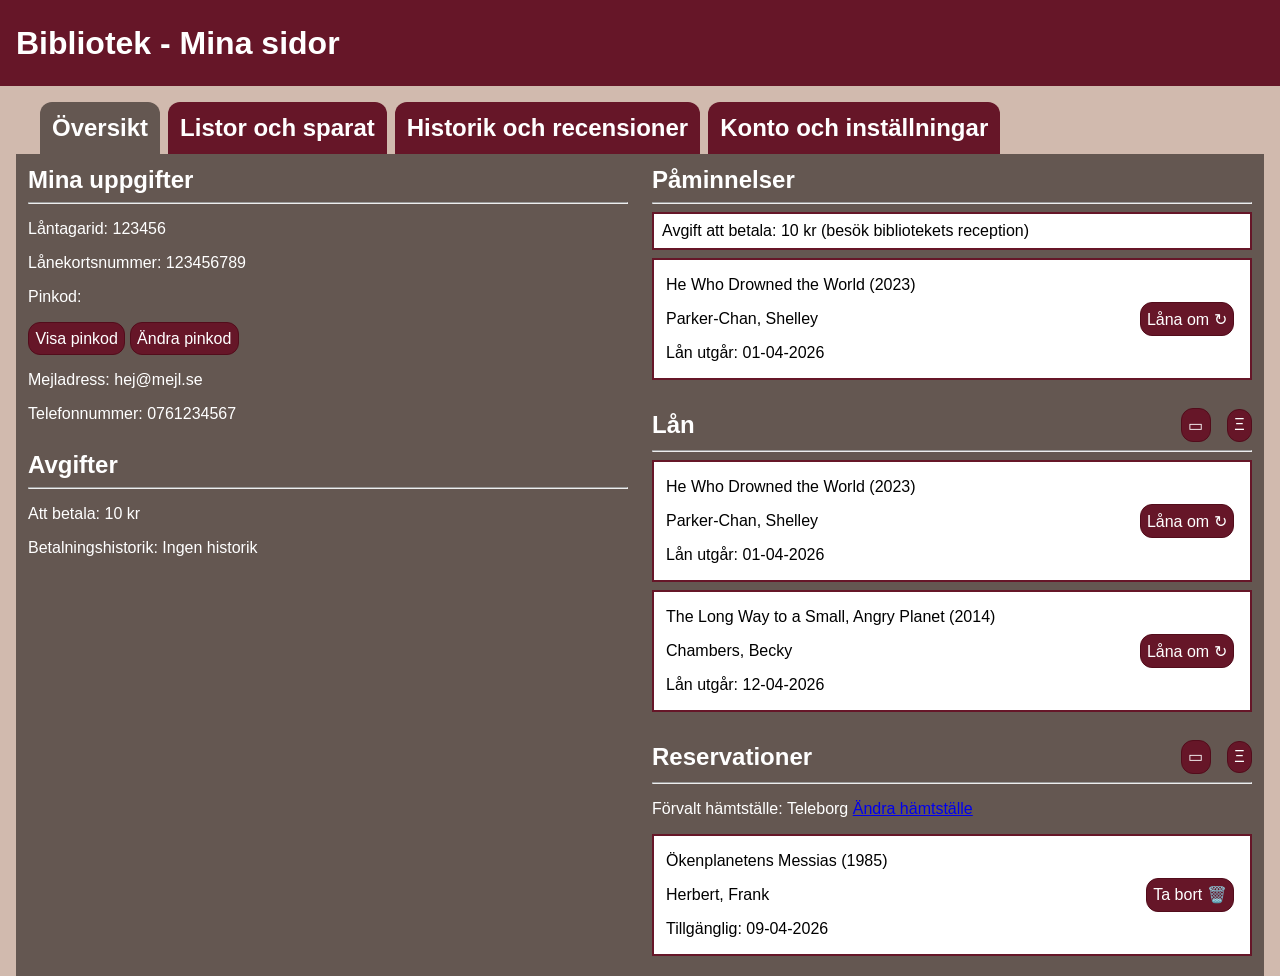
==== index.html @ d2703a95 "First commit" ====
<!DOCTYPE html>
<html lang="sv">

<head>
    <meta charset="UTF-8">
    <meta name="viewport" content="width=device-width, initial-scale=1.0">
    <link rel="stylesheet" href="style.css">
    <script type="module" src="main.js"></script>
    <title>Översikt - Mina sidor</title>
</head>

<body>
    <header>
        <h1>Bibliotek - Mina sidor</h1>
    </header>

    <nav>
        <ul>
            <li id="current-page">
                <h2>Översikt</h2>
            </li>
            <li>
                <h2><a href="lists.html">Listor och sparat</a></h2>
            </li>
            <li>
                <h2>Historik och recensioner</h2>
            </li>
            <li>
                <h2>Konto och inställningar</h2>
            </li>
        </ul>
    </nav>

    <main class="page overview">
        <section id="left-side">
            <section class="sec">
                <h3>Mina uppgifter</h3>
                <hr>
                <p>Låntagarid: 123456</p>
                <p>Lånekortsnummer: 123456789</p>
                <p>Pinkod:</p>
                <button>Visa pinkod</button>
                <button>Ändra pinkod</button>
                <p>Mejladress: hej@mejl.se</p>
                <p>Telefonnummer: 0761234567</p>
            </section>
            <section class="sec">
                <h3>Avgifter</h3>
                <hr>
                <p>Att betala: 10 kr</p>
                <p>Betalningshistorik: Ingen historik</p>
            </section>
        </section>

        <section id="right-side">
            <section class="sec reminders">
                <h3>Påminnelser</h3>
                <hr>
                <!-- Meddelanden från biblioteket, kort lånetid, reservationer att hämta, inköpsförslag -->
                <div id="payment">
                    <p>Avgift att betala: 10 kr (besök bibliotekets reception)</p>
                </div>
                <div class="bok">
                    <img src="img/" alt="">
                    <!-- bokomslag -->
                    <span>
                        <p>He Who Drowned the World (2023)</p>
                        <p>Parker-Chan, Shelley</p>
                        <p>Lån utgår: 01-04-2026</p>
                        <!-- visa att lånet utgår tydligare: symbol/färg -->
                    </span>
                    <button class="omlan">Låna om ↻</button>
                </div>
            </section>

            <section class="sec">
                <section class="header-menu">
                    <h3>Lån</h3>
                    <!-- sortera snarast går ut lånetid högst upp 
                visa stor rad för varje bok standard-->
                    <button class="show wide">▭</button>
                    <button class="show compact">Ξ</button>
                </section>
                <hr>

                <div class="bok">
                    <img src="img/" alt="">
                    <!-- bokomslag -->
                    <span>
                        <p>He Who Drowned the World (2023)</p>
                        <p>Parker-Chan, Shelley</p>
                        <p>Lån utgår: 01-04-2026</p>
                        <!-- visa att lånet utgår tydligare: symbol/färg -->
                    </span>
                    <button class="omlan">Låna om ↻</button>
                </div>
                <div class="bok">
                    <img src="img/" alt="">
                    <!-- bokomslag -->
                    <span>
                        <p>The Long Way to a Small, Angry Planet (2014)</p>
                        <p>Chambers, Becky</p>
                        <p>Lån utgår: 12-04-2026</p>
                        <!-- visa att lånet utgår tydligare: symbol/färg -->
                    </span>
                    <button class="omlan">Låna om ↻</button>
                </div>
            </section>

            <section class="sec">
                <section class="header-menu">
                    <h3>Reservationer</h3>
                    <button class="show wide">▭</button>
                    <button class="show compact">Ξ</button>
                </section>
                <hr>
                <p>Förvalt hämtställe: <span id="collect-place">Teleborg</span> <a href="account.html">Ändra hämtställe</a></p>

                <div class="bok">
                    <img src="img/" alt="">
                    <!-- bokomslag -->
                    <span>
                        <p>Ökenplanetens Messias (1985)</p>
                        <p>Herbert, Frank</p>
                        <p>Tillgänglig: 09-04-2026</p>
                        <!-- visa att lånet utgår tydligare: symbol/färg -->
                    </span>
                    <button class="omlan">Ta bort 🗑️</button>
                </div>
            </section>
        </section>
    </main>

    <footer>
        <!-- biblioteket -->
    </footer>
</body>

</html>
---- style.css ----
/* ---------- generellt ---------- */
html {
    --backgroundColor: #d1baae;
    --accentColor1: #645751;
    --accentColor2: #661628;
    --roundBorders: 0.75em;
    font-family: 'Segoe UI', Tahoma, Geneva, Verdana, sans-serif;
}

body {
    background-color: var(--backgroundColor);
    margin: 0;
}

h1,
h2,
h3 {
    color: #fff;
    /* font-family: 'Franklin Gotshic Medium', 'Arial Narrow', Arial, sans-serif; */
}


/* ---------- header ---------- */
header {
    background-color: var(--accentColor2);
    padding: 0.2em 1em;
}


/* ---------- nav ---------- */
nav {
    background-color: var(--backgroundColor);
    margin-top: 1em;
}

nav ul {
    display: flex;
    flex-flow: row nowrap;
    gap: 0.5em;
    list-style: none;
    margin: 0;
}

nav li {
    background-color: var(--accentColor2);
    border-top-left-radius: var(--roundBorders);
    border-top-right-radius: var(--roundBorders);
}

nav li:hover {
    color: black;
}

nav h2 {
    margin: 0.5em;
}

nav #current-page {
    background-color: #645751;
}

nav a {
    text-decoration: none;
    color: #fff;
}


/* ---------- main ---------- */
main {
    margin: 0 1em;
    color: #fff;
    background-color: var(--accentColor1);
}

main h3 {
    font-size: 1.5rem;
    margin: 0;
}

main .sec {
    margin: 1.75em 0 0;
}

section .sec:first-child {
    margin: 0;
}

button {
    color: #fff;
    background-color: var(--accentColor2);
    border: 1px solid #520c1b;
    padding: 0.4em;
    border-radius: var(--roundBorders);
    font-size: 1em;
}

main .bok {
    border: 2px solid var(--accentColor2);
    background-color: #fff;
    color: #000;
    display: flex;
    flex-flow: row nowrap;
    align-items: center;
    gap: 0.75em;
    margin: 0.5em 0;
}

button.omlan {
    margin-left: auto;
    margin-right: 1em;
}


/* ---------- översikt ---------- */
main.overview {
    display: flex;
    flex-flow: row nowrap;
}

main #left-side,
main #right-side {
    padding: 0.75em;
    width: 50%;
}

/* ---------- right side ---------- */
.reminders #payment {
    border: 2px solid var(--accentColor2);
    background-color: #fff;
    color: #000;
    padding: 0.5em;
}

.reminders #payment p {
    margin: 0;
}

.header-menu {
    display: flex;
    flex-flow: row wrap;
    gap: 1em;
    align-items: center;
}

.header-menu h3 {
    margin-right: auto;
}


/* ---------- minneslista ---------- */
.lists {
    padding: 0.75em;
}

.bok .buttons {
    margin-left: auto;
    display: flex;
    flex-flow: column wrap;
    gap: 0.5em;
}
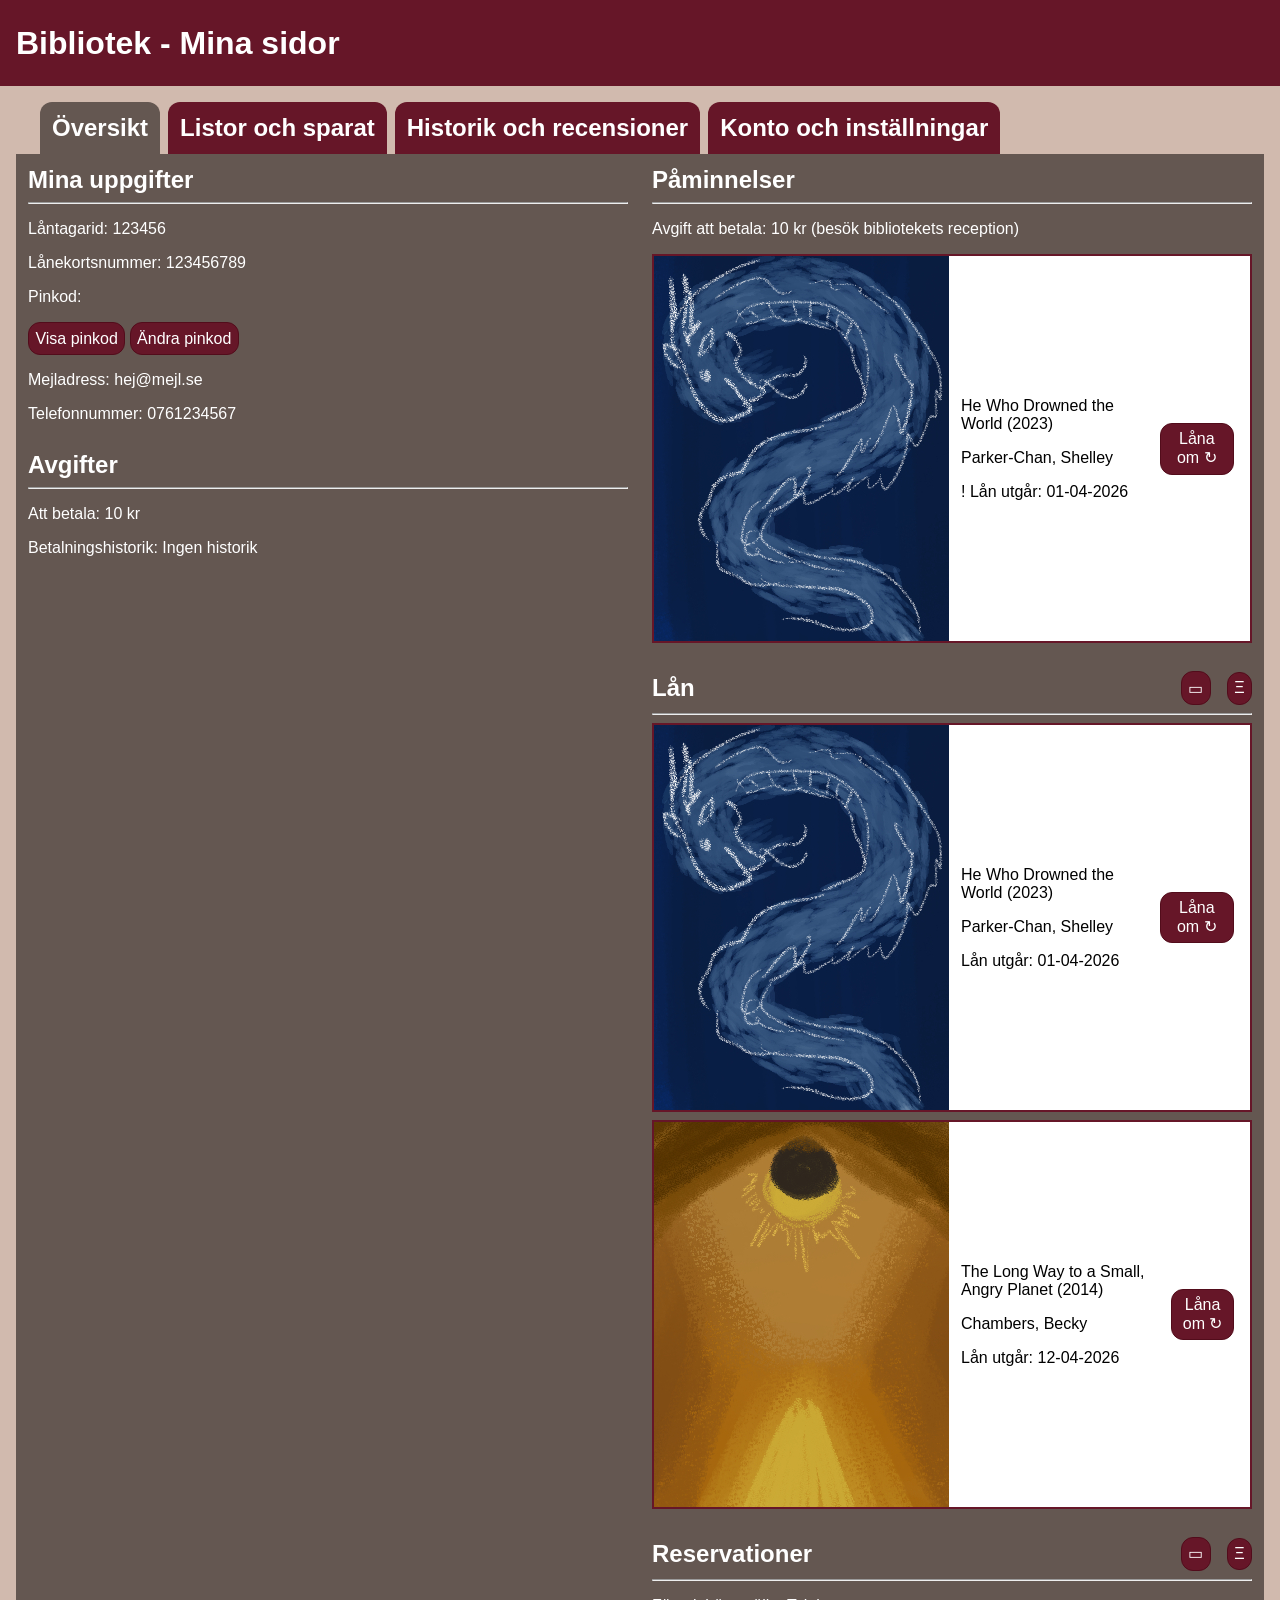
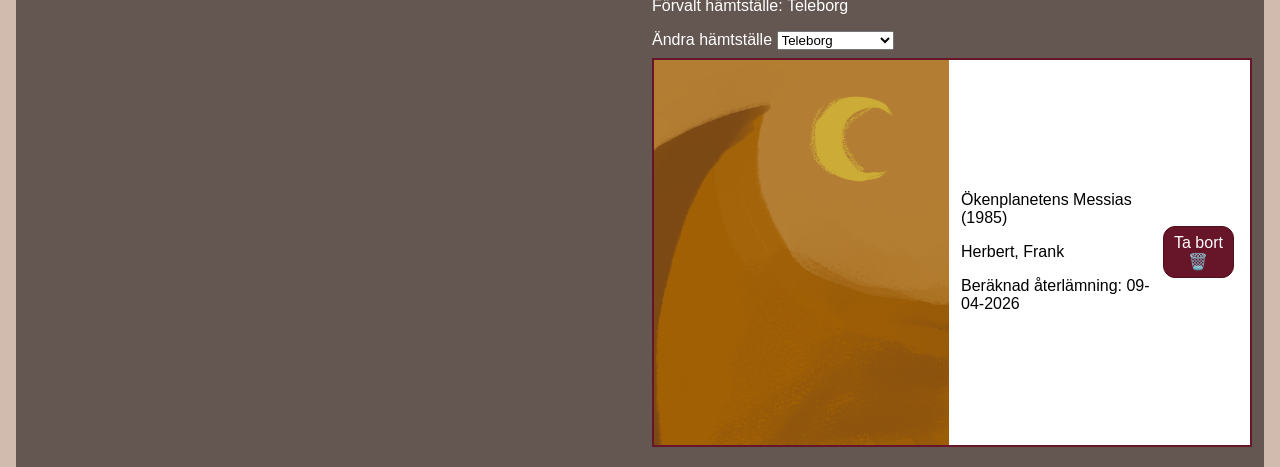
==== commit d7b333cf: "Finsih index" ====
--- a/index.html
+++ b/index.html
@@ -57,19 +57,19 @@
                 <h3>Påminnelser</h3>
                 <hr>
                 <!-- Meddelanden från biblioteket, kort lånetid, reservationer att hämta, inköpsförslag -->
-                <div id="payment">
+                <div class="payment textbox">
                     <p>Avgift att betala: 10 kr (besök bibliotekets reception)</p>
                 </div>
-                <div class="bok">
-                    <img src="img/" alt="">
+                <div class="bok drowned reminder">
+                    <img src="img/thumbnail-drowned.jpg" alt="">
                     <!-- bokomslag -->
                     <span>
                         <p>He Who Drowned the World (2023)</p>
                         <p>Parker-Chan, Shelley</p>
-                        <p>Lån utgår: 01-04-2026</p>
+                        <p class="loantime notice">! Lån utgår: 01-04-2026</p>
                         <!-- visa att lånet utgår tydligare: symbol/färg -->
                     </span>
-                    <button class="omlan">Låna om ↻</button>
+                    <button class="omlan drowned">Låna om ↻</button>
                 </div>
             </section>
 
@@ -83,49 +83,57 @@
                 </section>
                 <hr>
 
-                <div class="bok">
-                    <img src="img/" alt="">
-                    <!-- bokomslag -->
-                    <span>
-                        <p>He Who Drowned the World (2023)</p>
-                        <p>Parker-Chan, Shelley</p>
-                        <p>Lån utgår: 01-04-2026</p>
-                        <!-- visa att lånet utgår tydligare: symbol/färg -->
-                    </span>
-                    <button class="omlan">Låna om ↻</button>
-                </div>
-                <div class="bok">
-                    <img src="img/" alt="">
-                    <!-- bokomslag -->
-                    <span>
-                        <p>The Long Way to a Small, Angry Planet (2014)</p>
-                        <p>Chambers, Becky</p>
-                        <p>Lån utgår: 12-04-2026</p>
-                        <!-- visa att lånet utgår tydligare: symbol/färg -->
-                    </span>
-                    <button class="omlan">Låna om ↻</button>
-                </div>
+                <section class="loans">
+                    <div class="bok drowned">
+                        <img src="img/thumbnail-drowned.jpg" alt="">
+                        <!-- bokomslag -->
+                        <span>
+                            <p>He Who Drowned the World (2023)</p>
+                            <p>Parker-Chan, Shelley</p>
+                            <p class="loantime">Lån utgår: 01-04-2026</p>
+                            <!-- visa att lånet utgår tydligare: symbol/färg -->
+                        </span>
+                        <button class="omlan drowned">Låna om ↻</button>
+                    </div>
+                    <div class="bok planet">
+                        <img src="img/thumbnail-planet.jpg" alt="">
+                        <!-- bokomslag -->
+                        <span>
+                            <p>The Long Way to a Small, Angry Planet (2014)</p>
+                            <p>Chambers, Becky</p>
+                            <p>Lån utgår: 12-04-2026</p>
+                            <!-- visa att lånet utgår tydligare: symbol/färg -->
+                        </span>
+                        <button class="omlan planet">Låna om ↻</button>
+                    </div>
+                </section>
             </section>
 
-            <section class="sec">
+            <section class="sec reserve">
                 <section class="header-menu">
                     <h3>Reservationer</h3>
                     <button class="show wide">▭</button>
                     <button class="show compact">Ξ</button>
                 </section>
                 <hr>
-                <p>Förvalt hämtställe: <span id="collect-place">Teleborg</span> <a href="account.html">Ändra hämtställe</a></p>
+                <p>Förvalt hämtställe: <span id="collect-place">Teleborg</span></p>
+                <label for="collect-select">Ändra hämtställe</label>
+                <select id="collect-select" name="collect-select">
+                    <option value="teleborg">Teleborg</option>
+                    <option value="stadsbiblioteket">Stadsbiblioteket</option>
+                    <option value="gemla">Gemla</option>
+                </select>
 
-                <div class="bok">
-                    <img src="img/" alt="">
+                <div class="bok dune">
+                    <img src="img/thumbnail-dune.jpg" alt="">
                     <!-- bokomslag -->
                     <span>
                         <p>Ökenplanetens Messias (1985)</p>
                         <p>Herbert, Frank</p>
-                        <p>Tillgänglig: 09-04-2026</p>
+                        <p>Beräknad återlämning: 09-04-2026</p>
                         <!-- visa att lånet utgår tydligare: symbol/färg -->
                     </span>
-                    <button class="omlan">Ta bort 🗑️</button>
+                    <button class="omlan dune">Ta bort 🗑️</button>
                 </div>
             </section>
         </section>
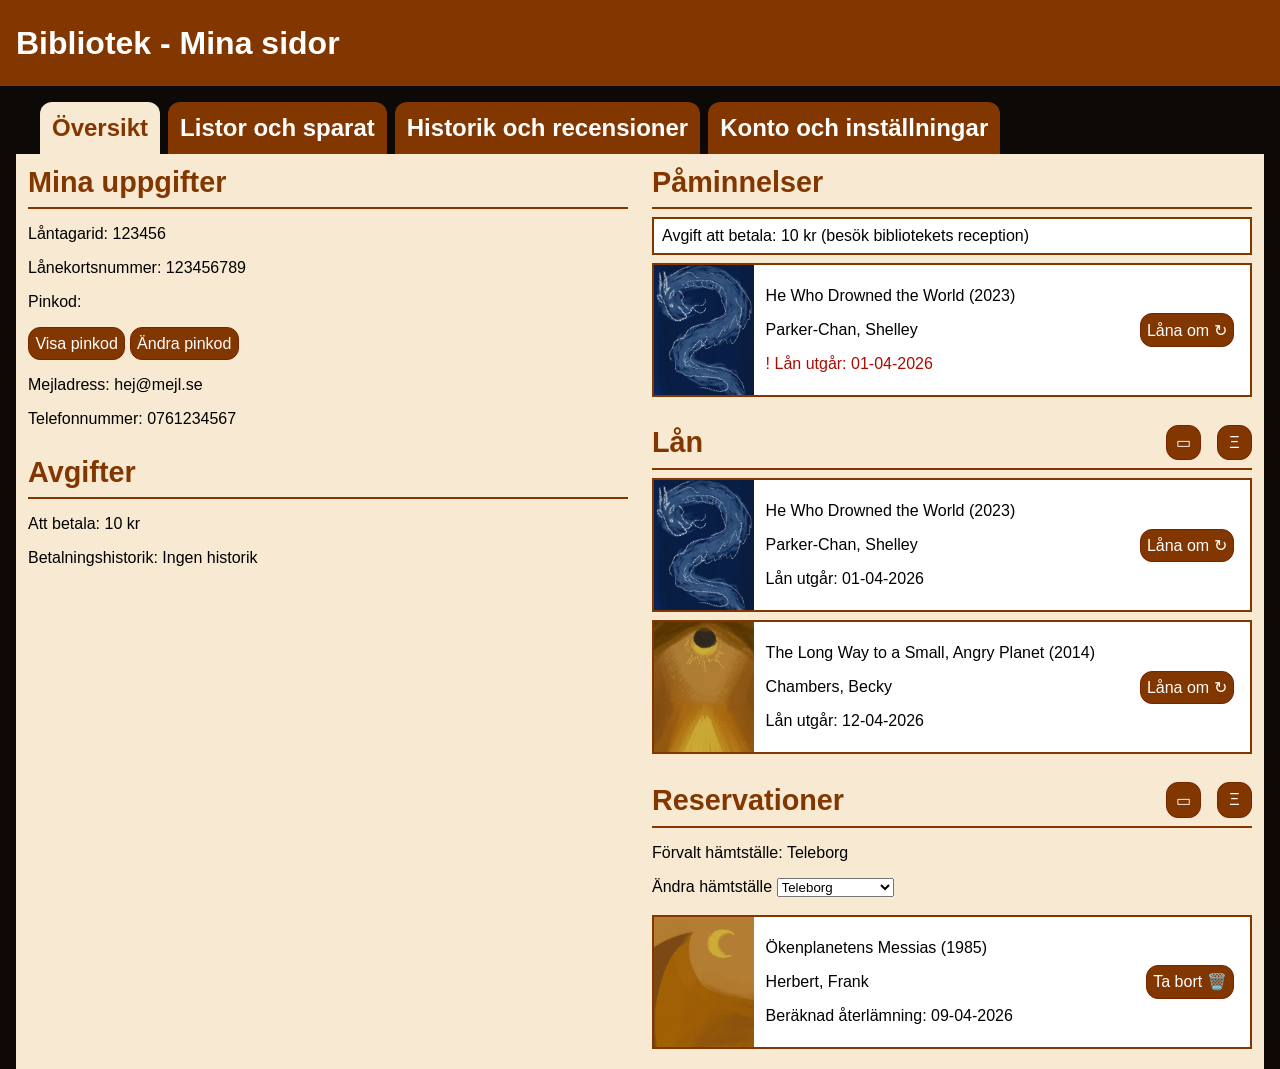
==== commit 3dc9c237: "Finsihed product" ====
--- a/index.html
+++ b/index.html
@@ -32,7 +32,7 @@
     </nav>
 
     <main class="page overview">
-        <section id="left-side">
+        <div id="left-side">
             <section class="sec">
                 <h3>Mina uppgifter</h3>
                 <hr>
@@ -50,9 +50,9 @@
                 <p>Att betala: 10 kr</p>
                 <p>Betalningshistorik: Ingen historik</p>
             </section>
-        </section>
+        </div>
 
-        <section id="right-side">
+        <div id="right-side">
             <section class="sec reminders">
                 <h3>Påminnelser</h3>
                 <hr>
@@ -63,17 +63,17 @@
                 <div class="bok drowned reminder">
                     <img src="img/thumbnail-drowned.jpg" alt="">
                     <!-- bokomslag -->
-                    <span>
+                    <div>
                         <p>He Who Drowned the World (2023)</p>
                         <p>Parker-Chan, Shelley</p>
                         <p class="loantime notice">! Lån utgår: 01-04-2026</p>
                         <!-- visa att lånet utgår tydligare: symbol/färg -->
-                    </span>
+                    </div>
                     <button class="omlan drowned">Låna om ↻</button>
                 </div>
             </section>
 
-            <section class="sec">
+            <div class="sec">
                 <section class="header-menu">
                     <h3>Lån</h3>
                     <!-- sortera snarast går ut lånetid högst upp 
@@ -83,33 +83,33 @@
                 </section>
                 <hr>
 
-                <section class="loans">
+                <div class="loans">
                     <div class="bok drowned">
                         <img src="img/thumbnail-drowned.jpg" alt="">
                         <!-- bokomslag -->
-                        <span>
+                        <div>
                             <p>He Who Drowned the World (2023)</p>
                             <p>Parker-Chan, Shelley</p>
                             <p class="loantime">Lån utgår: 01-04-2026</p>
                             <!-- visa att lånet utgår tydligare: symbol/färg -->
-                        </span>
+                        </div>
                         <button class="omlan drowned">Låna om ↻</button>
                     </div>
                     <div class="bok planet">
                         <img src="img/thumbnail-planet.jpg" alt="">
                         <!-- bokomslag -->
-                        <span>
+                        <div>
                             <p>The Long Way to a Small, Angry Planet (2014)</p>
                             <p>Chambers, Becky</p>
                             <p>Lån utgår: 12-04-2026</p>
                             <!-- visa att lånet utgår tydligare: symbol/färg -->
-                        </span>
+                        </div>
                         <button class="omlan planet">Låna om ↻</button>
                     </div>
-                </section>
-            </section>
+                </div>
+            </div>
 
-            <section class="sec reserve">
+            <div class="sec reserve">
                 <section class="header-menu">
                     <h3>Reservationer</h3>
                     <button class="show wide">▭</button>
@@ -127,16 +127,16 @@
                 <div class="bok dune">
                     <img src="img/thumbnail-dune.jpg" alt="">
                     <!-- bokomslag -->
-                    <span>
+                    <div>
                         <p>Ökenplanetens Messias (1985)</p>
                         <p>Herbert, Frank</p>
                         <p>Beräknad återlämning: 09-04-2026</p>
                         <!-- visa att lånet utgår tydligare: symbol/färg -->
-                    </span>
+                    </div>
                     <button class="omlan dune">Ta bort 🗑️</button>
                 </div>
-            </section>
-        </section>
+            </div>
+        </div>
     </main>
 
     <footer>
--- a/style.css
+++ b/style.css
@@ -1,8 +1,8 @@
 /* ---------- generellt ---------- */
 html {
-    --backgroundColor: #d1baae;
-    --accentColor1: #645751;
-    --accentColor2: #661628;
+    --backgroundColor: #0d0907;
+    --accentColor1: #F7E9D2;
+    --accentColor2: #823600;
     --roundBorders: 0.75em;
     font-family: 'Segoe UI', Tahoma, Geneva, Verdana, sans-serif;
 }
@@ -12,16 +12,10 @@
     margin: 0;
 }
 
-h1,
-h2,
-h3 {
-    color: #fff;
-    /* font-family: 'Franklin Gotshic Medium', 'Arial Narrow', Arial, sans-serif; */
-}
-
 
 /* ---------- header ---------- */
 header {
+    color: #fff;
     background-color: var(--accentColor2);
     padding: 0.2em 1em;
 }
@@ -42,13 +36,14 @@
 }
 
 nav li {
+    color: #fff;
     background-color: var(--accentColor2);
     border-top-left-radius: var(--roundBorders);
     border-top-right-radius: var(--roundBorders);
 }
 
 nav li:hover {
-    color: black;
+    background-color: #943905;
 }
 
 nav h2 {
@@ -56,24 +51,33 @@
 }
 
 nav #current-page {
-    background-color: #645751;
+    color: var(--accentColor2);
+    background-color: var(--accentColor1);
 }
 
 nav a {
     text-decoration: none;
     color: #fff;
 }
+
+/* ändra färg under hover, justera höjd */
 
 
 /* ---------- main ---------- */
 main {
     margin: 0 1em;
-    color: #fff;
+    color: #000;
     background-color: var(--accentColor1);
 }
 
+hr {
+    color: var(--accentColor2);
+    border: 1px solid var(--accentColor2);
+}
+
 main h3 {
-    font-size: 1.5rem;
+    color: var(--accentColor2);
+    font-size: 1.8rem;
     margin: 0;
 }
 
@@ -81,17 +85,18 @@
     margin: 1.75em 0 0;
 }
 
-section .sec:first-child {
+div .sec:first-child {
     margin: 0;
 }
 
 button {
     color: #fff;
     background-color: var(--accentColor2);
-    border: 1px solid #520c1b;
+    border: 1px solid #752500;
     padding: 0.4em;
     border-radius: var(--roundBorders);
     font-size: 1em;
+    cursor: pointer;
 }
 
 main .bok {
@@ -103,6 +108,10 @@
     align-items: center;
     gap: 0.75em;
     margin: 0.5em 0;
+}
+
+.bok img {
+    height: 130px;
 }
 
 button.omlan {
@@ -124,15 +133,20 @@
 }
 
 /* ---------- right side ---------- */
-.reminders #payment {
+.textbox {
     border: 2px solid var(--accentColor2);
     background-color: #fff;
     color: #000;
     padding: 0.5em;
-}
-
-.reminders #payment p {
-    margin: 0;
+    margin-bottom: 0.5em;
+}
+
+.textbox p {
+    margin: 0;
+}
+
+.notice {
+    color: #aa0c01;
 }
 
 .header-menu {
@@ -145,6 +159,45 @@
 .header-menu h3 {
     margin-right: auto;
 }
+
+.show {
+    width: 2.2em;
+    height: 2.2em;
+}
+
+.reserve select {
+    margin-bottom: 0.75em;
+}
+
+
+/* ---------- filter sök ---------- */
+#text-search {
+    margin-top: 1em;
+    width: 100%;
+    display: flex;
+    flex-flow: row nowrap;
+    justify-content: center;
+}
+
+#text-search input {
+    width: 65%;
+    border: 2px solid var(--accentColor2);
+}
+
+#text-search button {
+    border-top-left-radius: 0;
+    border-bottom-left-radius: 0;
+}
+
+#filters {
+    display: flex;
+    flex-flow: row wrap;
+    justify-content: center;
+    align-items: center;
+    gap: 1em;
+}
+
+/* inte absolute positioning, men ngt liknande. hide/show */
 
 
 /* ---------- minneslista ---------- */
@@ -152,9 +205,61 @@
     padding: 0.75em;
 }
 
+.books {
+    display: flex;
+    flex-flow: column nowrap;
+    align-items: center;
+}
+
+.listings .bok {
+    min-width: 600px;
+    max-width: 75%;
+}
+
 .bok .buttons {
     margin-left: auto;
     display: flex;
     flex-flow: column wrap;
     gap: 0.5em;
+}
+
+.bok .expand {
+    margin-right: 1em;
+}
+
+#expandable {
+    background-color: #fff;
+    border: 2px solid var(--accentColor2);
+    width: 590px;
+    padding: 0.3em;
+    display: flex;
+    flex-flow: row nowrap;
+    gap: 0.75em;
+    position: absolute;
+    top: 21.5em;
+    left: 28.65em;
+    visibility: hidden;
+}
+
+#expandable p {
+    margin: 0;
+}
+
+#expandable div {
+    display: flex;
+    flex-flow: column;
+    gap: 0.5em;
+    padding-right: 0.3em;
+    border-right: 2px solid var(--accentColor2);
+}
+
+.bok.sower .u-sure {
+    position: absolute;
+    top: 22em;
+    left: 50em;
+    background-color: #fff;
+    border: 2px solid #aa0c01;
+    border-radius: var(--roundBorders);
+    padding: 0.75em;
+    box-shadow: 6px 6px 5px rgb(39, 35, 35);
 }
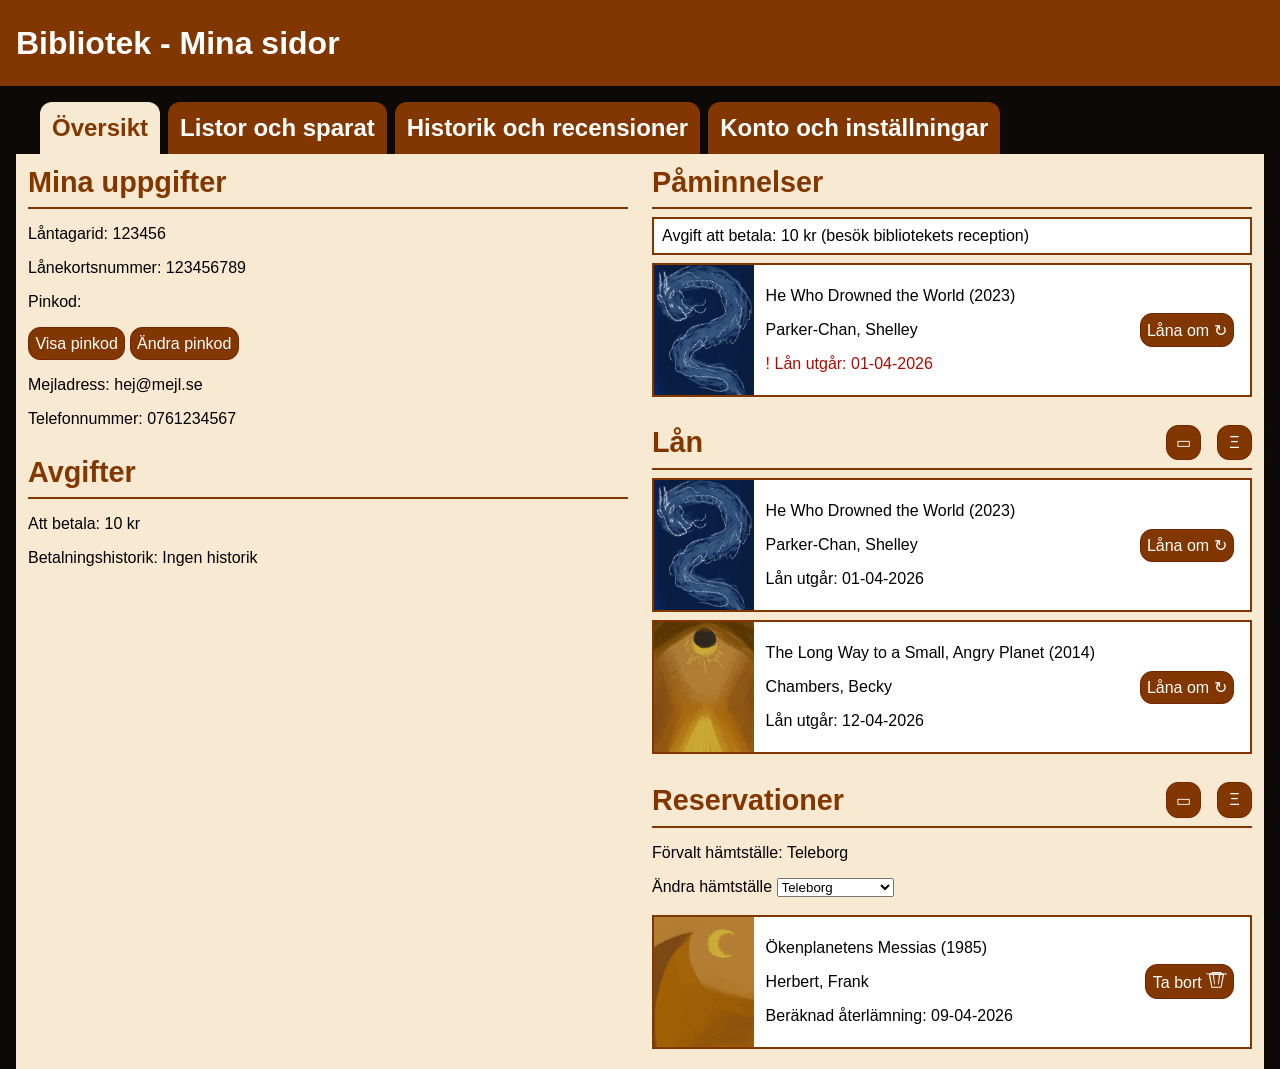
==== commit 7535c121: "Add svg icons on buttons" ====
--- a/index.html
+++ b/index.html
@@ -133,7 +133,7 @@
                         <p>Beräknad återlämning: 09-04-2026</p>
                         <!-- visa att lånet utgår tydligare: symbol/färg -->
                     </div>
-                    <button class="omlan dune">Ta bort 🗑️</button>
+                    <button class="omlan dune">Ta bort <img src="img/trash3.svg"></button>
                 </div>
             </div>
         </div>
--- a/style.css
+++ b/style.css
@@ -119,6 +119,13 @@
     margin-right: 1em;
 }
 
+button.omlan img,
+button.remove img,
+button#search-btn img {
+    height: 1em;
+    align-self: center;
+}
+
 
 /* ---------- översikt ---------- */
 main.overview {
